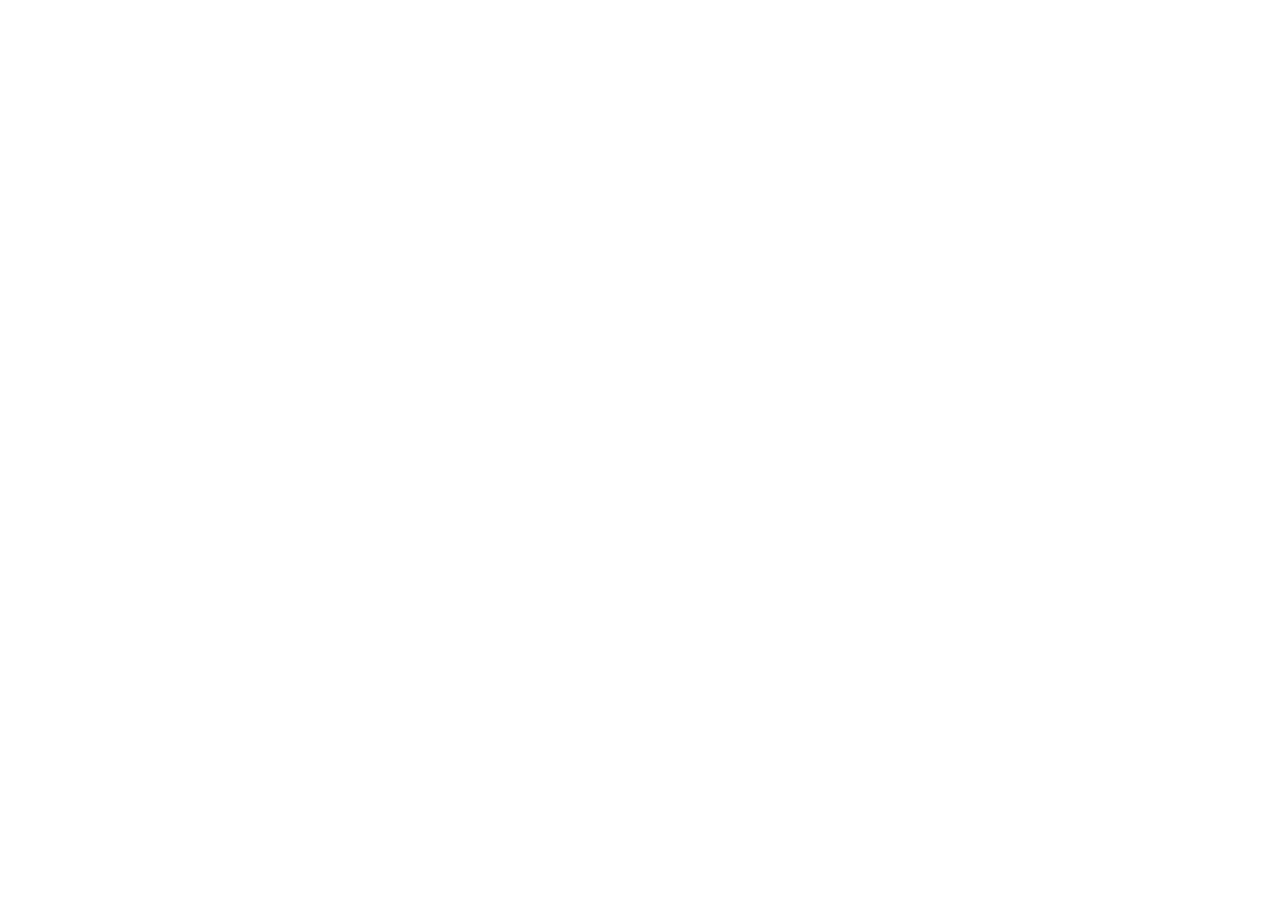
==== templates/contacto.html @ 3e75030d "Creacion del index y division por carpetas Co-authored-by: Carlos José Castro Galante <carlosjcastro" ====
<!DOCTYPE html>
<html lang="en">
<head>
    <meta charset="UTF-8">
    <meta name="viewport" content="width=device-width, initial-scale=1.0">
    <title>Mueblería Hermanos Jota - Contacto </title>
    <link
      href="https://fonts.googleapis.com/css2?family=Playfair+Display:wght@400;700&family=Inter:wght@300;400;500;700&display=swap"
      rel="stylesheet"
    />
    <link rel="stylesheet" href="./css/contacto.css" />
</head>
<body>
    
</body>
</html>
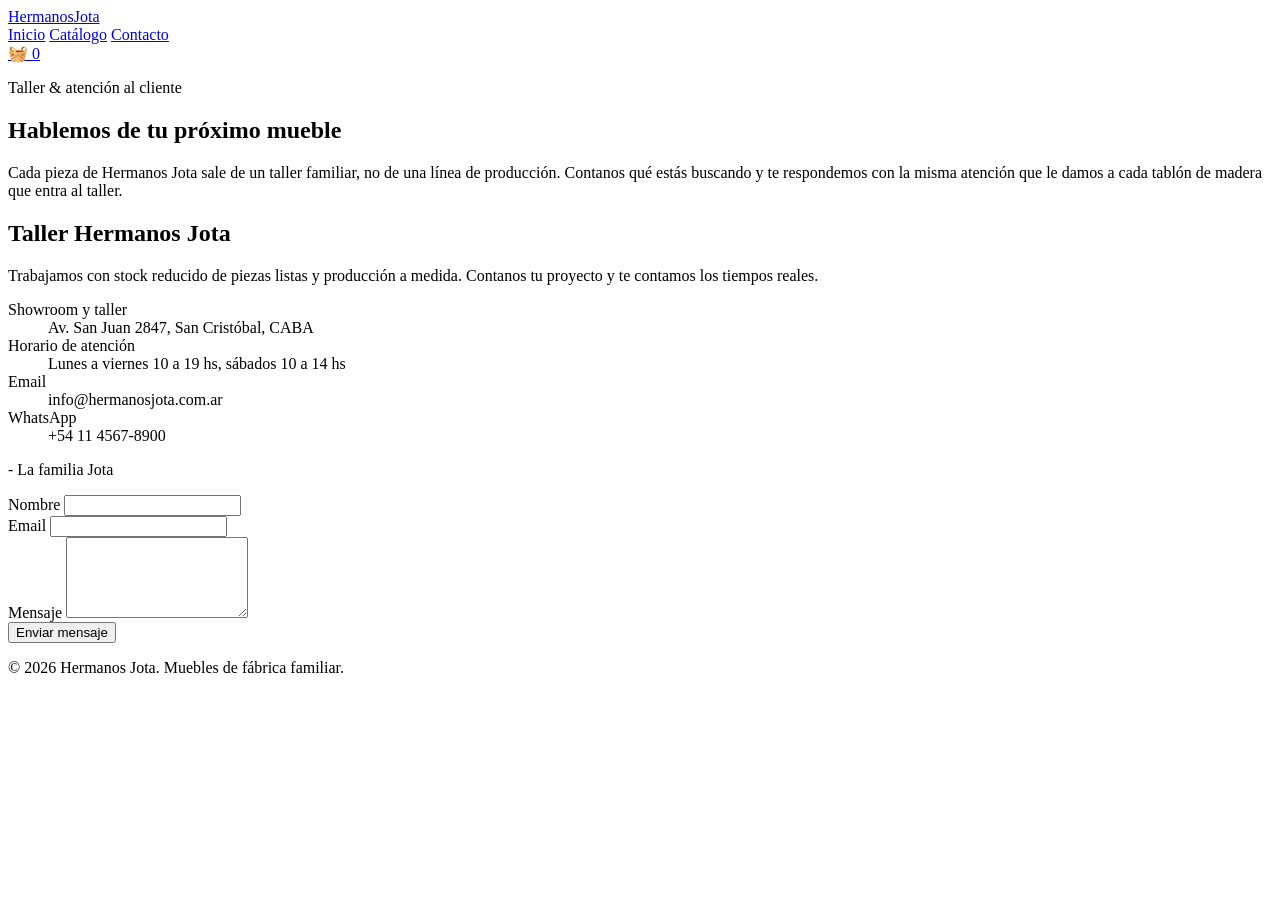
==== commit 6c6d0841: "feat: se  agrega estructura html de la pagina de contacto" ====
--- a/templates/contacto.html
+++ b/templates/contacto.html
@@ -1,16 +1,155 @@
-<!DOCTYPE html>
-<html lang="en">
-<head>
-    <meta charset="UTF-8">
-    <meta name="viewport" content="width=device-width, initial-scale=1.0">
-    <title>Mueblería Hermanos Jota - Contacto </title>
+<!doctype html>
+<html lang="es">
+  <head>
+    <meta charset="UTF-8" />
+    <meta name="viewport" content="width=device-width, initial-scale=1.0" />
+    <title>Mueblería Hermanos Jota | Contacto</title>
+    <link rel="preconnect" href="https://fonts.googleapis.com" />
+    <link rel="preconnect" href="https://fonts.gstatic.com" crossorigin />
     <link
       href="https://fonts.googleapis.com/css2?family=Playfair+Display:wght@400;700&family=Inter:wght@300;400;500;700&display=swap"
       rel="stylesheet"
     />
-    <link rel="stylesheet" href="./css/contacto.css" />
-</head>
-<body>
-    
-</body>
-</html>+    <link rel="stylesheet" href="/css/contacto.css" />
+  </head>
+  <body>
+    <header class="site-header">
+      <div class="contenedor site-header__inner">
+        <a class="logo" href="index.html">Hermanos<span>Jota</span></a>
+        <nav class="nav-principal" aria-label="Navegación principal">
+          <a href="index.html">Inicio</a>
+          <a href="productos.html">Catálogo</a>
+          <a href="contacto.html" aria-current="page">Contacto</a>
+        </nav>
+        <a
+          class="carrito-link"
+          href="#"
+          id="carrito-link"
+          aria-label="Ver carrito"
+        >
+          🧺 <span id="carrito-contador" class="carrito-contador">0</span>
+        </a>
+      </div>
+    </header>
+
+    <main>
+      <section class="contacto-hero">
+        <div class="contenedor">
+          <p class="eyebrow">Taller &amp; atención al cliente</p>
+          <h1>Hablemos de tu próximo mueble</h1>
+          <p class="contacto-hero__texto">
+            Cada pieza de Hermanos Jota sale de un taller familiar, no de una
+            línea de producción. Contanos qué estás buscando y te respondemos
+            con la misma atención que le damos a cada tablón de madera que entra
+            al taller.
+          </p>
+        </div>
+      </section>
+
+      <section class="contacto-main">
+        <div class="contenedor contacto-grid">
+          <aside class="panel-info" aria-label="Información de contacto">
+            <div class="panel-info__esquinas" aria-hidden="true">
+              <span class="esquina esquina--tl"></span>
+              <span class="esquina esquina--tr"></span>
+              <span class="esquina esquina--bl"></span>
+              <span class="esquina esquina--br"></span>
+            </div>
+
+            <h2>Taller Hermanos Jota</h2>
+            <p class="panel-info__desc">
+              Trabajamos con stock reducido de piezas listas y producción a
+              medida. Contanos tu proyecto y te contamos los tiempos reales.
+            </p>
+
+            <dl class="panel-info__datos">
+              <div>
+                <dt>Showroom y taller</dt>
+                <dd>Av. San Juan 2847, San Cristóbal, CABA</dd>
+              </div>
+              <div>
+                <dt>Horario de atención</dt>
+                <dd>Lunes a viernes 10 a 19 hs, sábados 10 a 14 hs</dd>
+              </div>
+              <div>
+                <dt>Email</dt>
+                <dd>info@hermanosjota.com.ar</dd>
+              </div>
+              <div>
+                <dt>WhatsApp</dt>
+                <dd>+54 11 4567-8900</dd>
+              </div>
+            </dl>
+
+            <p class="panel-info__firma">- La familia Jota</p>
+          </aside>
+
+          <div class="panel-form">
+            <form id="form-contacto" novalidate>
+              <div class="campo">
+                <label for="nombre">Nombre</label>
+                <input
+                  type="text"
+                  id="nombre"
+                  name="nombre"
+                  autocomplete="name"
+                  aria-describedby="error-nombre"
+                />
+                <span
+                  class="mensaje-error"
+                  id="error-nombre"
+                  role="alert"
+                ></span>
+              </div>
+
+              <div class="campo">
+                <label for="email">Email</label>
+                <input
+                  type="email"
+                  id="email"
+                  name="email"
+                  autocomplete="email"
+                  aria-describedby="error-email"
+                />
+                <span
+                  class="mensaje-error"
+                  id="error-email"
+                  role="alert"
+                ></span>
+              </div>
+
+              <div class="campo">
+                <label for="mensaje">Mensaje</label>
+                <textarea
+                  id="mensaje"
+                  name="mensaje"
+                  rows="5"
+                  aria-describedby="error-mensaje"
+                ></textarea>
+                <span
+                  class="mensaje-error"
+                  id="error-mensaje"
+                  role="alert"
+                ></span>
+              </div>
+
+              <button type="submit" class="boton-enviar">Enviar mensaje</button>
+
+              <p class="mensaje-exito" id="mensaje-exito" role="status" hidden>
+                Gracias, recibimos tu mensaje. Te respondemos a la brevedad.
+              </p>
+            </form>
+          </div>
+        </div>
+      </section>
+    </main>
+
+    <footer class="site-footer">
+      <div class="contenedor">
+        <p>© 2026 Hermanos Jota. Muebles de fábrica familiar.</p>
+      </div>
+    </footer>
+
+    <script src="contacto.js"></script>
+  </body>
+</html>
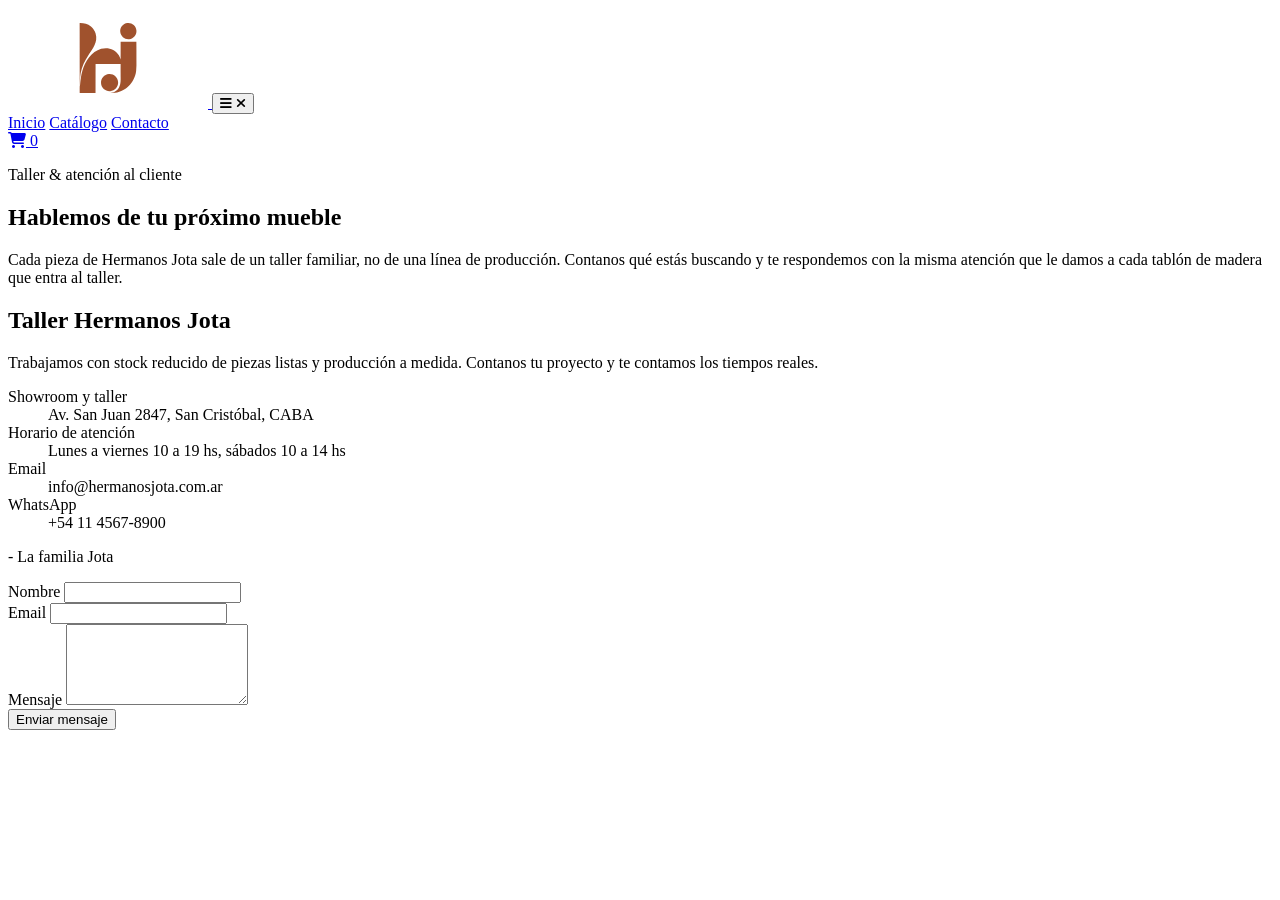
==== commit b99435a3: "feat: mejora el header con menu responsive, iconos de Font Awesome y datos de contacto" ====
--- a/templates/contacto.html
+++ b/templates/contacto.html
@@ -7,27 +7,61 @@
     <link rel="preconnect" href="https://fonts.googleapis.com" />
     <link rel="preconnect" href="https://fonts.gstatic.com" crossorigin />
     <link
-      href="https://fonts.googleapis.com/css2?family=Playfair+Display:wght@400;700&family=Inter:wght@300;400;500;700&display=swap"
+      href="https://fonts.googleapis.com/css2?family=Playfair+Display:ital,wght@0,400;0,700;1,400&family=Inter:wght@300;400;500;700&display=swap"
       rel="stylesheet"
+    />
+    <link
+      rel="stylesheet"
+      href="https://cdnjs.cloudflare.com/ajax/libs/font-awesome/6.5.2/css/all.min.css"
     />
     <link rel="stylesheet" href="/css/contacto.css" />
   </head>
   <body>
     <header class="site-header">
       <div class="contenedor site-header__inner">
-        <a class="logo" href="index.html">Hermanos<span>Jota</span></a>
-        <nav class="nav-principal" aria-label="Navegación principal">
+        <a class="logo" href="index.html">
+          <img
+            src="/assets/logo.svg"
+            alt="Hermanos Jota"
+            class="logo__imagen"
+            width="200"
+            height="100"
+          />
+        </a>
+
+        <button
+          class="nav-toggle"
+          id="nav-toggle"
+          type="button"
+          aria-expanded="false"
+          aria-controls="nav-principal"
+          aria-label="Abrir menú de navegación"
+        >
+          <i class="icono icono-menu fa-solid fa-bars" aria-hidden="true"></i>
+          <i
+            class="icono icono-cerrar fa-solid fa-xmark"
+            aria-hidden="true"
+          ></i>
+        </button>
+
+        <nav
+          class="nav-principal"
+          id="nav-principal"
+          aria-label="Navegación principal"
+        >
           <a href="index.html">Inicio</a>
           <a href="productos.html">Catálogo</a>
           <a href="contacto.html" aria-current="page">Contacto</a>
         </nav>
+
         <a
           class="carrito-link"
           href="#"
           id="carrito-link"
           aria-label="Ver carrito"
         >
-          🧺 <span id="carrito-contador" class="carrito-contador">0</span>
+          <i class="icono fa-solid fa-cart-shopping" aria-hidden="true"></i>
+          <span id="carrito-contador" class="carrito-contador">0</span>
         </a>
       </div>
     </header>
@@ -144,12 +178,6 @@
       </section>
     </main>
 
-    <footer class="site-footer">
-      <div class="contenedor">
-        <p>© 2026 Hermanos Jota. Muebles de fábrica familiar.</p>
-      </div>
-    </footer>
-
-    <script src="contacto.js"></script>
+    <script src="/js/contacto.js"></script>
   </body>
 </html>
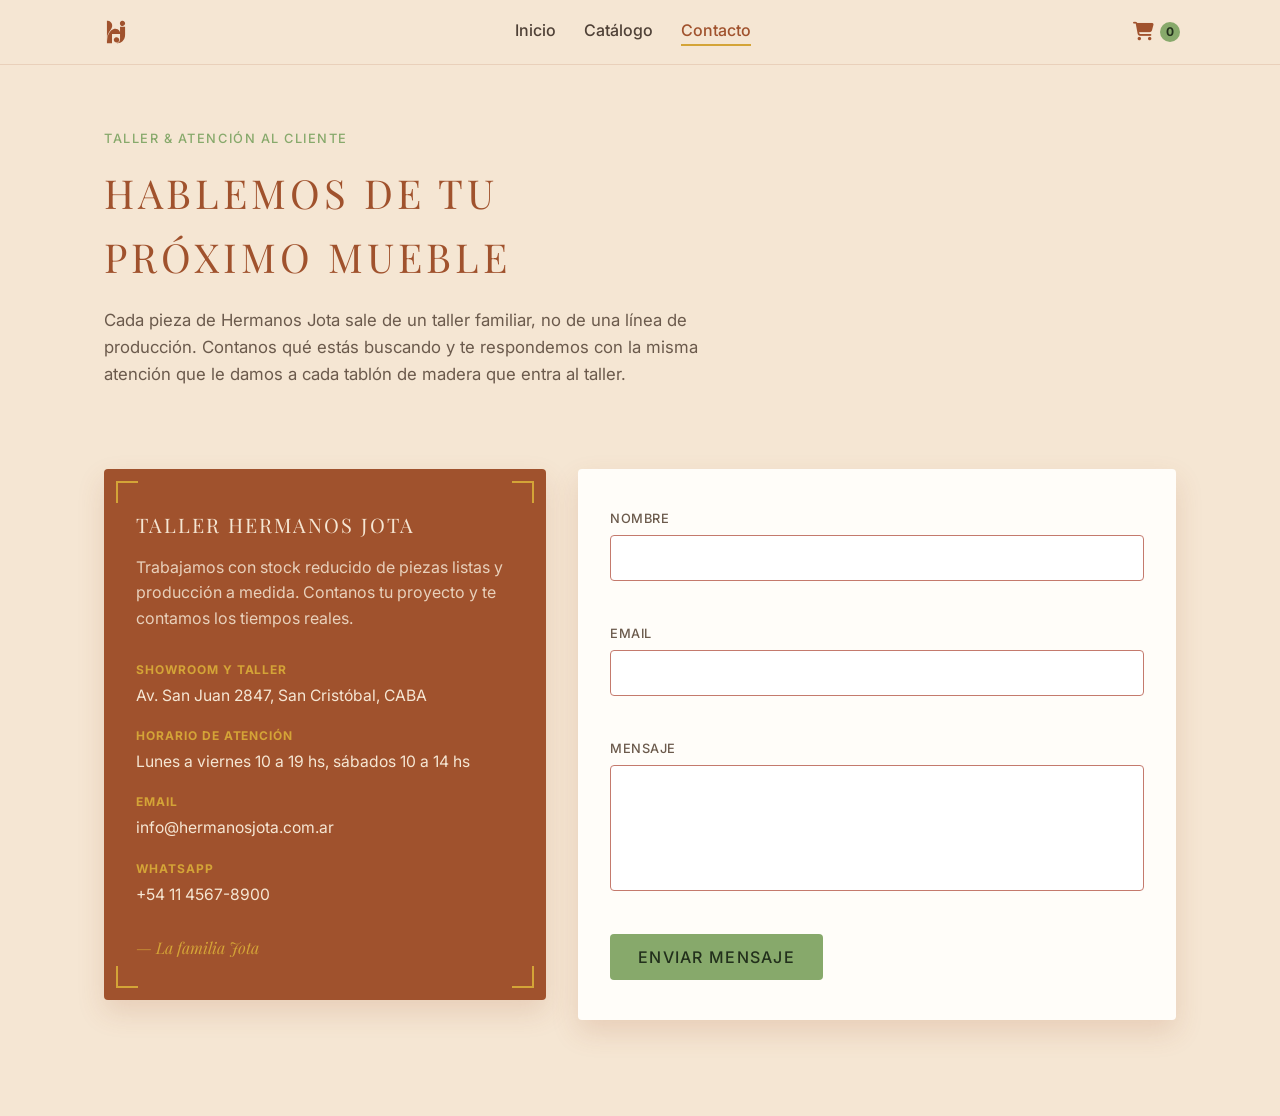
==== commit af0d0b30: "feat:se reemplaza mensaje de exito inline por modal en contacto.html" ====
--- a/templates/contacto.html
+++ b/templates/contacto.html
@@ -115,7 +115,7 @@
               </div>
             </dl>
 
-            <p class="panel-info__firma">- La familia Jota</p>
+            <p class="panel-info__firma">— La familia Jota</p>
           </aside>
 
           <div class="panel-form">
@@ -168,16 +168,23 @@
               </div>
 
               <button type="submit" class="boton-enviar">Enviar mensaje</button>
-
-              <p class="mensaje-exito" id="mensaje-exito" role="status" hidden>
-                Gracias, recibimos tu mensaje. Te respondemos a la brevedad.
-              </p>
             </form>
           </div>
         </div>
       </section>
     </main>
 
+    <div class="modal-overlay" id="modal-exito" hidden>
+      <div class="modal" role="status">
+        <p class="modal__texto">
+          Gracias, recibimos tu mensaje. Te respondemos a la brevedad.
+        </p>
+        <button type="button" class="modal__cerrar" id="modal-cerrar">
+          Cerrar
+        </button>
+      </div>
+    </div>
+
     <script src="/js/contacto.js"></script>
   </body>
 </html>
--- a/css/contacto.css
+++ b/css/contacto.css
@@ -0,0 +1,413 @@
+:root {
+  --siena-tostado: #a0522d;
+  --verde-salvia: #87a96b;
+  --alabastro: #f5e6d3;
+  --vara-de-oro: #d4a437;
+  --rosa-polvoriento: #c47a6d;
+
+  --texto: #33251c;
+  --texto-suave: #6b5a4c;
+  --superficie: #fffdf9;
+  --error: #a13d2b;
+
+  --radio: 4px;
+  --sombra: 0 12px 28px rgba(160, 82, 45, 0.16);
+}
+
+* {
+  box-sizing: border-box;
+}
+
+html {
+  scroll-behavior: smooth;
+}
+
+body {
+  margin: 0;
+  background: var(--alabastro);
+  color: var(--texto);
+  font-family: "Inter", system-ui, sans-serif;
+  line-height: 1.6;
+}
+
+h1,
+h2 {
+  font-family: "Playfair Display", Georgia, serif;
+  font-weight: 400;
+  text-transform: uppercase;
+  letter-spacing: 0.1em;
+  color: var(--siena-tostado);
+  margin: 0;
+}
+
+.contenedor {
+  max-width: 1120px;
+  margin: 0 auto;
+  padding: 0 24px;
+}
+
+a {
+  color: inherit;
+  text-decoration: none;
+}
+
+.site-header {
+  background: var(--alabastro);
+  color: var(--texto);
+  border-bottom: 1px solid rgba(160, 82, 45, 0.15);
+}
+
+.site-header__inner {
+  display: flex;
+  flex-wrap: wrap;
+  align-items: center;
+  justify-content: space-between;
+  gap: 12px 24px;
+  padding: 16px 20px;
+  position: relative;
+}
+
+.logo {
+  display: inline-flex;
+  align-items: center;
+}
+
+.logo__imagen {
+  display: block;
+  height: 32px;
+  width: auto;
+}
+
+.nav-toggle {
+  display: inline-flex;
+  align-items: center;
+  justify-content: center;
+  width: 32px;
+  height: 32px;
+  padding: 0;
+  background: transparent;
+  border: none;
+  cursor: pointer;
+  order: 3;
+  color: var(--siena-tostado);
+}
+
+.icono {
+  font-size: 1.1rem;
+  line-height: 1;
+}
+
+.icono-cerrar {
+  display: none;
+}
+
+.nav-toggle[aria-expanded="true"] .icono-menu {
+  display: none;
+}
+
+.nav-toggle[aria-expanded="true"] .icono-cerrar {
+  display: inline-block;
+}
+
+.nav-principal {
+  display: none;
+  flex-basis: 100%;
+  flex-direction: column;
+  gap: 14px;
+  order: 4;
+  padding-top: 12px;
+  border-top: 1px solid rgba(160, 82, 45, 0.15);
+  font-size: 1rem;
+  font-weight: 500;
+}
+
+.nav-principal.nav-principal--abierta {
+  display: flex;
+}
+
+.nav-principal a {
+  color: var(--texto);
+  opacity: 0.85;
+  transition: opacity 0.15s ease;
+}
+
+.nav-principal a:hover,
+.nav-principal a[aria-current="page"] {
+  opacity: 1;
+  color: var(--siena-tostado);
+  border-bottom: 2px solid var(--vara-de-oro);
+}
+
+.carrito-link {
+  display: inline-flex;
+  align-items: center;
+  gap: 6px;
+  font-weight: 500;
+  font-size: 0.9rem;
+  order: 2;
+  color: var(--siena-tostado);
+}
+
+.carrito-link .icono {
+  font-size: 1.15rem;
+}
+
+.carrito-contador {
+  background: var(--verde-salvia);
+  color: #22301c;
+  border-radius: 999px;
+  min-width: 20px;
+  height: 20px;
+  display: inline-flex;
+  align-items: center;
+  justify-content: center;
+  font-size: 0.75rem;
+  font-weight: 700;
+  padding: 0 5px;
+}
+
+@media (min-width: 700px) {
+  .site-header__inner {
+    flex-wrap: nowrap;
+  }
+
+  .nav-toggle {
+    display: none;
+  }
+
+  .nav-principal {
+    display: flex !important;
+    flex-basis: auto;
+    flex-direction: row;
+    gap: 28px;
+    order: 2;
+    padding-top: 0;
+    border-top: none;
+  }
+
+  .carrito-link {
+    order: 3;
+  }
+}
+
+.contacto-hero {
+  padding: 64px 0 40px;
+}
+
+.eyebrow {
+  font-size: 0.8rem;
+  font-weight: 500;
+  letter-spacing: 0.12em;
+  text-transform: uppercase;
+  color: var(--verde-salvia);
+  margin: 0 0 12px;
+}
+
+.contacto-hero h1 {
+  font-size: clamp(1.8rem, 4vw, 2.5rem);
+  max-width: 20ch;
+}
+
+.contacto-hero__texto {
+  margin-top: 18px;
+  max-width: 56ch;
+  color: var(--texto-suave);
+  font-size: 1.05rem;
+}
+
+.contacto-main {
+  padding: 24px 0 96px;
+}
+
+.contacto-grid {
+  display: grid;
+  grid-template-columns: 1fr;
+  gap: 32px;
+}
+
+@media (min-width: 800px) {
+  .contacto-grid {
+    grid-template-columns: 0.85fr 1.15fr;
+    align-items: start;
+  }
+}
+
+.panel-info {
+  position: relative;
+  background: var(--siena-tostado);
+  color: var(--alabastro);
+  padding: 40px 32px;
+  border-radius: var(--radio);
+  box-shadow: var(--sombra);
+}
+
+.panel-info h2 {
+  color: var(--alabastro);
+  font-size: 1.25rem;
+}
+
+.panel-info__desc {
+  color: rgba(245, 230, 211, 0.85);
+  margin: 14px 0 28px;
+  max-width: 42ch;
+}
+
+.panel-info__datos {
+  display: grid;
+  gap: 18px;
+  margin: 0 0 28px;
+}
+
+.panel-info__datos dt {
+  font-size: 0.75rem;
+  font-weight: 700;
+  letter-spacing: 0.08em;
+  text-transform: uppercase;
+  color: var(--vara-de-oro);
+  margin-bottom: 4px;
+}
+
+.panel-info__datos dd {
+  margin: 0;
+  font-size: 0.98rem;
+}
+
+.panel-info__firma {
+  font-family: "Playfair Display", serif;
+  font-style: italic;
+  font-weight: 400;
+  color: var(--vara-de-oro);
+  margin: 0;
+}
+
+.esquina {
+  position: absolute;
+  width: 22px;
+  height: 22px;
+  border: 2px solid var(--vara-de-oro);
+}
+
+.esquina--tl {
+  top: 12px;
+  left: 12px;
+  border-right: none;
+  border-bottom: none;
+}
+.esquina--tr {
+  top: 12px;
+  right: 12px;
+  border-left: none;
+  border-bottom: none;
+}
+.esquina--bl {
+  bottom: 12px;
+  left: 12px;
+  border-right: none;
+  border-top: none;
+}
+.esquina--br {
+  bottom: 12px;
+  right: 12px;
+  border-left: none;
+  border-top: none;
+}
+
+.panel-form {
+  background: var(--superficie);
+  border-radius: var(--radio);
+  padding: 40px 32px;
+  box-shadow: var(--sombra);
+}
+
+.campo {
+  display: flex;
+  flex-direction: column;
+  gap: 6px;
+  margin-bottom: 22px;
+}
+
+.campo label {
+  font-size: 0.8rem;
+  font-weight: 500;
+  letter-spacing: 0.04em;
+  text-transform: uppercase;
+  color: var(--texto-suave);
+}
+
+.campo input,
+.campo textarea {
+  font-family: "Inter", sans-serif;
+  font-size: 1rem;
+  padding: 12px 14px;
+  border: 1.5px solid var(--rosa-polvoriento);
+  border-radius: var(--radio);
+  background: #fff;
+  color: var(--texto);
+  resize: none;
+}
+
+.campo input:focus,
+.campo textarea:focus {
+  outline: 3px solid var(--verde-salvia);
+  outline-offset: 1px;
+  border-color: var(--verde-salvia);
+}
+
+.campo.con-error input,
+.campo.con-error textarea {
+  border-color: var(--error);
+}
+
+.mensaje-error {
+  min-height: 1.1em;
+  font-size: 0.82rem;
+  color: var(--error);
+}
+
+.boton-enviar {
+  font-family: "Inter", sans-serif;
+  font-weight: 500;
+  font-size: 1rem;
+  letter-spacing: 0.08em;
+  text-transform: uppercase;
+  padding: 13px 28px;
+  background: var(--verde-salvia);
+  color: #22301c;
+  border: none;
+  border-radius: var(--radio);
+  cursor: pointer;
+  transition:
+    background 0.15s ease,
+    transform 0.1s ease;
+}
+
+.boton-enviar:hover {
+  background: #74905a;
+}
+
+.boton-enviar:active {
+  transform: translateY(1px);
+}
+
+.mensaje-exito {
+  margin-top: 16px;
+  padding: 12px 14px;
+  background: rgba(135, 169, 107, 0.15);
+  border: 1px solid var(--verde-salvia);
+  border-radius: var(--radio);
+  color: #3f5230;
+  font-size: 0.95rem;
+}
+
+.site-footer {
+  background: var(--siena-tostado);
+  color: rgba(245, 230, 211, 0.8);
+  padding: 24px 0;
+  font-size: 0.85rem;
+}
+
+@media (prefers-reduced-motion: reduce) {
+  * {
+    transition: none !important;
+  }
+}
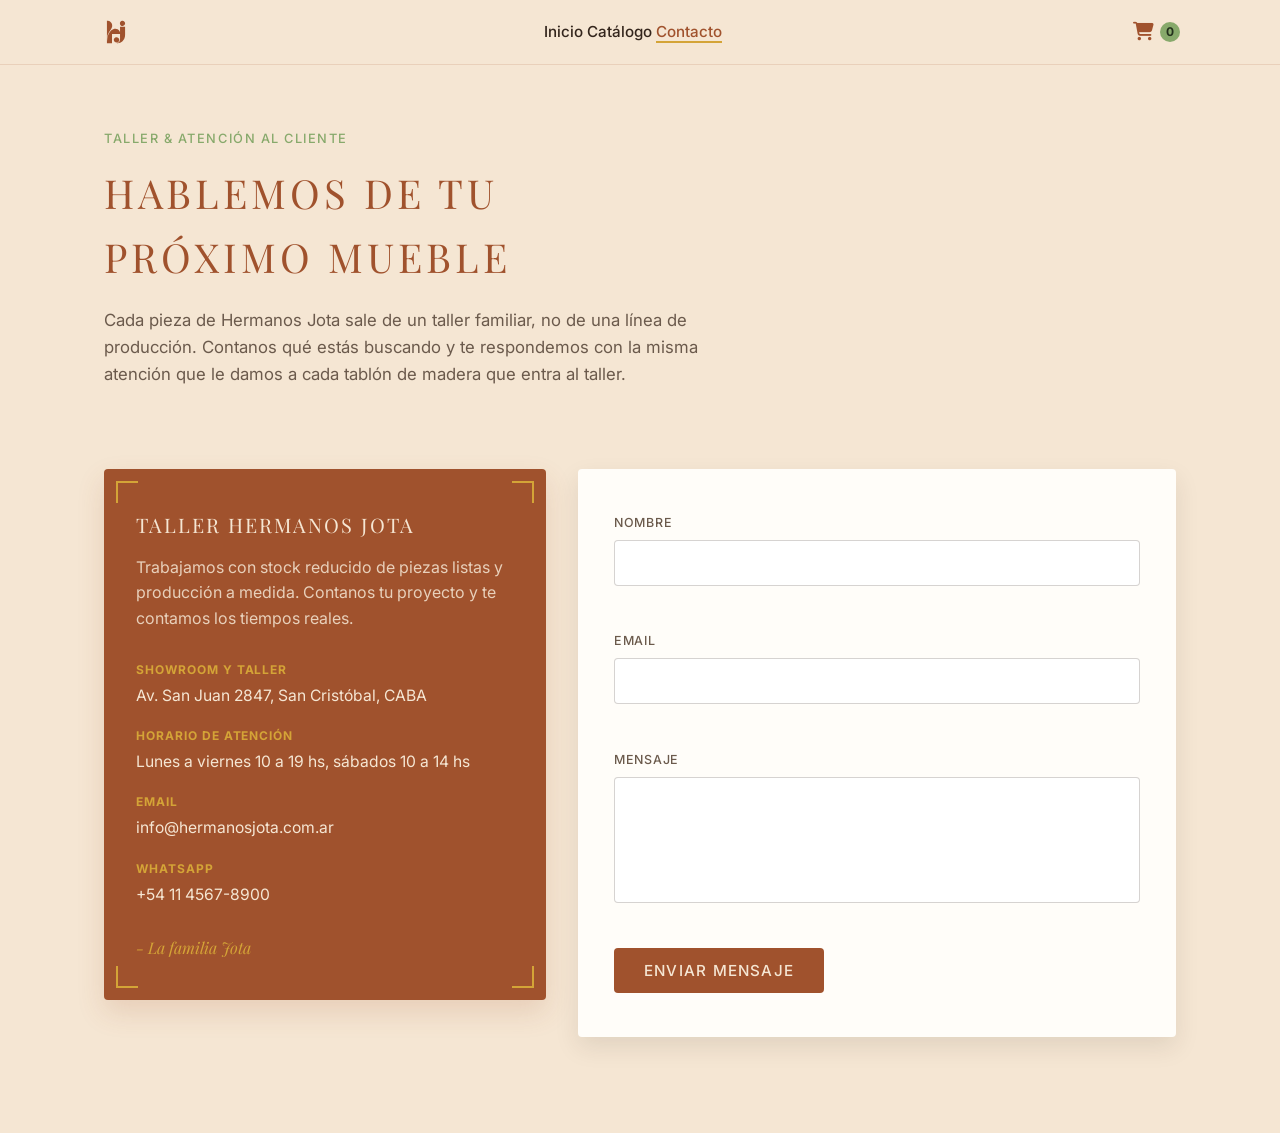
==== commit 6854823e: "edit: cambio de textos en el panel de información" ====
--- a/templates/contacto.html
+++ b/templates/contacto.html
@@ -115,7 +115,7 @@
               </div>
             </dl>
 
-            <p class="panel-info__firma">— La familia Jota</p>
+            <p class="panel-info__firma">- La familia Jota</p>
           </aside>
 
           <div class="panel-form">
--- a/css/contacto.css
+++ b/css/contacto.css
@@ -110,32 +110,59 @@
 }
 
 .nav-principal {
-  display: none;
   flex-basis: 100%;
+  order: 4;
   flex-direction: column;
-  gap: 14px;
-  order: 4;
-  padding-top: 12px;
-  border-top: 1px solid rgba(160, 82, 45, 0.15);
-  font-size: 1rem;
+  gap: 0;
+  margin: 12px -20px 0;
+  background: var(--siena-tostado);
+  border-top: 4px solid var(--vara-de-oro);
+  max-height: 0;
+  overflow: hidden;
+  transition: max-height 0.35s ease;
+}
+
+.nav-principal.nav-principal--abierta {
+  max-height: 260px;
+}
+
+.nav-principal a {
+  color: var(--alabastro);
+  font-size: 1.1rem;
   font-weight: 500;
-}
-
-.nav-principal.nav-principal--abierta {
-  display: flex;
-}
-
-.nav-principal a {
-  color: var(--texto);
-  opacity: 0.85;
-  transition: opacity 0.15s ease;
+  text-transform: uppercase;
+  letter-spacing: 0.06em;
+  padding: 16px 24px;
+  border-bottom: 1px solid rgba(245, 230, 211, 0.14);
+  opacity: 0;
+  transform: translateX(-12px);
+  transition:
+    opacity 0.25s ease,
+    transform 0.25s ease,
+    color 0.15s ease;
+}
+
+.nav-principal.nav-principal--abierta a {
+  opacity: 1;
+  transform: translateX(0);
+}
+
+.nav-principal.nav-principal--abierta a:nth-child(1) {
+  transition-delay: 0.05s;
+}
+
+.nav-principal.nav-principal--abierta a:nth-child(2) {
+  transition-delay: 0.12s;
+}
+
+.nav-principal.nav-principal--abierta a:nth-child(3) {
+  transition-delay: 0.19s;
 }
 
 .nav-principal a:hover,
 .nav-principal a[aria-current="page"] {
-  opacity: 1;
-  color: var(--siena-tostado);
-  border-bottom: 2px solid var(--vara-de-oro);
+  color: var(--vara-de-oro);
+  background: rgba(245, 230, 211, 0.08);
 }
 
 .carrito-link {
@@ -176,13 +203,33 @@
   }
 
   .nav-principal {
-    display: flex !important;
     flex-basis: auto;
     flex-direction: row;
     gap: 28px;
     order: 2;
-    padding-top: 0;
+    margin: 0;
+    background: transparent;
     border-top: none;
+    max-height: none;
+    overflow: visible;
+  }
+
+  .nav-principal a {
+    color: var(--texto);
+    font-size: 0.95rem;
+    text-transform: none;
+    letter-spacing: 0;
+    padding: 0;
+    border-bottom: 2px solid transparent;
+    opacity: 1;
+    transform: none;
+  }
+
+  .nav-principal a:hover,
+  .nav-principal a[aria-current="page"] {
+    background: transparent;
+    color: var(--siena-tostado);
+    border-bottom: 2px solid var(--vara-de-oro);
   }
 
   .carrito-link {
@@ -299,12 +346,14 @@
   border-left: none;
   border-bottom: none;
 }
+
 .esquina--bl {
   bottom: 12px;
   left: 12px;
   border-right: none;
   border-top: none;
 }
+
 .esquina--br {
   bottom: 12px;
   right: 12px;
@@ -315,21 +364,21 @@
 .panel-form {
   background: var(--superficie);
   border-radius: var(--radio);
-  padding: 40px 32px;
-  box-shadow: var(--sombra);
+  padding: 44px 36px;
+  box-shadow: 0 10px 24px rgba(51, 37, 28, 0.1);
 }
 
 .campo {
   display: flex;
   flex-direction: column;
-  gap: 6px;
-  margin-bottom: 22px;
+  gap: 7px;
+  margin-bottom: 24px;
 }
 
 .campo label {
-  font-size: 0.8rem;
+  font-size: 0.78rem;
   font-weight: 500;
-  letter-spacing: 0.04em;
+  letter-spacing: 0.06em;
   text-transform: uppercase;
   color: var(--texto-suave);
 }
@@ -339,18 +388,19 @@
   font-family: "Inter", sans-serif;
   font-size: 1rem;
   padding: 12px 14px;
-  border: 1.5px solid var(--rosa-polvoriento);
+  border: 1.5px solid rgba(51, 37, 28, 0.2);
   border-radius: var(--radio);
   background: #fff;
   color: var(--texto);
   resize: none;
+  transition: border-color 0.15s ease;
 }
 
 .campo input:focus,
 .campo textarea:focus {
-  outline: 3px solid var(--verde-salvia);
-  outline-offset: 1px;
-  border-color: var(--verde-salvia);
+  outline: none;
+  border-color: var(--siena-tostado);
+  box-shadow: 0 0 0 3px rgba(160, 82, 45, 0.14);
 }
 
 .campo.con-error input,
@@ -367,36 +417,82 @@
 .boton-enviar {
   font-family: "Inter", sans-serif;
   font-weight: 500;
-  font-size: 1rem;
+  font-size: 0.95rem;
   letter-spacing: 0.08em;
   text-transform: uppercase;
-  padding: 13px 28px;
-  background: var(--verde-salvia);
-  color: #22301c;
+  padding: 13px 30px;
+  background: var(--siena-tostado);
+  color: var(--alabastro);
   border: none;
   border-radius: var(--radio);
   cursor: pointer;
+  transition: background 0.15s ease;
+}
+
+.boton-enviar:hover {
+  background: #8a462a;
+}
+
+.modal-overlay {
+  position: fixed;
+  inset: 0;
+  display: flex;
+  align-items: center;
+  justify-content: center;
+  padding: 20px;
+  background: rgba(51, 37, 28, 0.55);
+  opacity: 0;
+  visibility: hidden;
   transition:
-    background 0.15s ease,
-    transform 0.1s ease;
-}
-
-.boton-enviar:hover {
-  background: #74905a;
-}
-
-.boton-enviar:active {
-  transform: translateY(1px);
-}
-
-.mensaje-exito {
-  margin-top: 16px;
-  padding: 12px 14px;
-  background: rgba(135, 169, 107, 0.15);
-  border: 1px solid var(--verde-salvia);
+    opacity 0.2s ease,
+    visibility 0.2s;
+  z-index: 50;
+}
+
+.modal-overlay.modal-overlay--abierto {
+  opacity: 1;
+  visibility: visible;
+}
+
+.modal {
+  width: 100%;
+  max-width: 380px;
+  background: var(--superficie);
   border-radius: var(--radio);
-  color: #3f5230;
-  font-size: 0.95rem;
+  padding: 32px 28px;
+  text-align: center;
+  box-shadow: 0 24px 48px rgba(51, 37, 28, 0.35);
+  transform: translateY(12px);
+  transition: transform 0.2s ease;
+}
+
+.modal-overlay--abierto .modal {
+  transform: translateY(0);
+}
+
+.modal__texto {
+  margin: 0 0 22px;
+  color: var(--texto);
+  font-size: 1rem;
+}
+
+.modal__cerrar {
+  font-family: "Inter", sans-serif;
+  font-weight: 500;
+  font-size: 0.85rem;
+  letter-spacing: 0.06em;
+  text-transform: uppercase;
+  padding: 10px 26px;
+  background: var(--siena-tostado);
+  color: var(--alabastro);
+  border: none;
+  border-radius: var(--radio);
+  cursor: pointer;
+  transition: background 0.15s ease;
+}
+
+.modal__cerrar:hover {
+  background: #8a462a;
 }
 
 .site-footer {
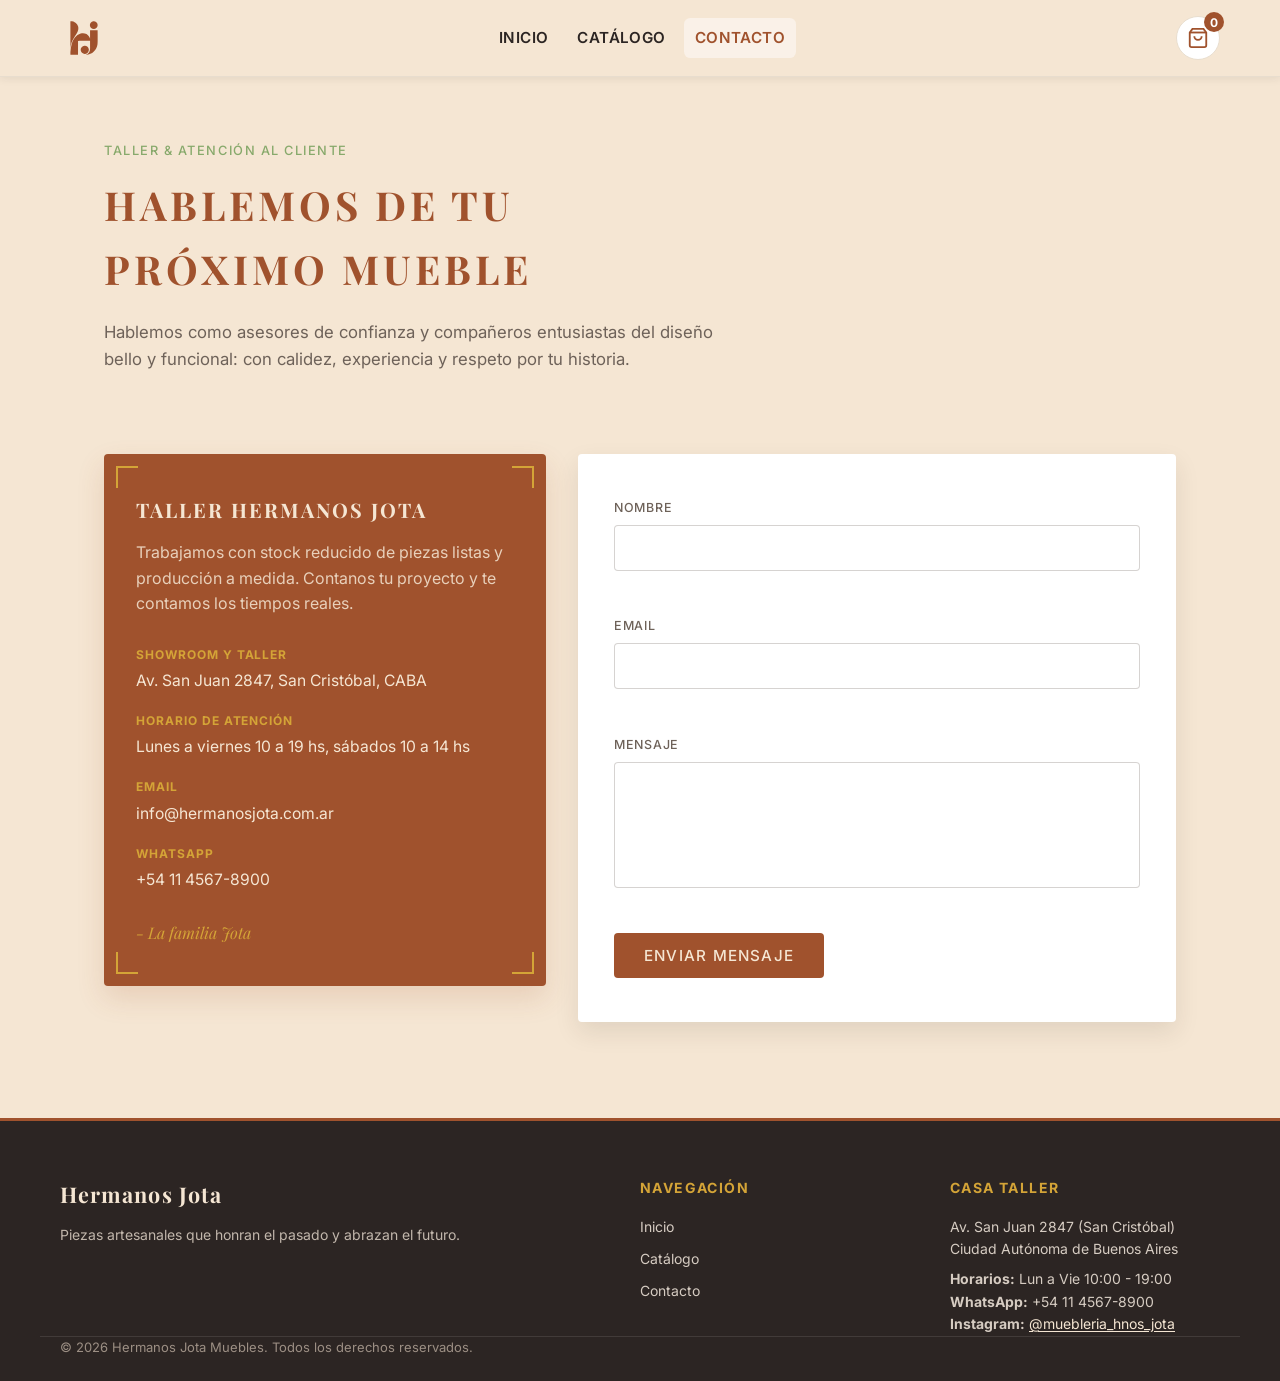
==== commit b4480bc1: "Finalizacion e  integracion completa: inicio, catalogo y detalle" ====
--- a/templates/contacto.html
+++ b/templates/contacto.html
@@ -6,185 +6,40 @@
     <title>Mueblería Hermanos Jota | Contacto</title>
     <link rel="preconnect" href="https://fonts.googleapis.com" />
     <link rel="preconnect" href="https://fonts.gstatic.com" crossorigin />
-    <link
-      href="https://fonts.googleapis.com/css2?family=Playfair+Display:ital,wght@0,400;0,700;1,400&family=Inter:wght@300;400;500;700&display=swap"
-      rel="stylesheet"
-    />
-    <link
-      rel="stylesheet"
-      href="https://cdnjs.cloudflare.com/ajax/libs/font-awesome/6.5.2/css/all.min.css"
-    />
-    <link rel="stylesheet" href="/css/contacto.css" />
+    <link href="https://fonts.googleapis.com/css2?family=Playfair+Display:ital,wght@0,400;0,700;1,400&family=Inter:wght@300;400;500;700&display=swap" rel="stylesheet" />
+    <link rel="stylesheet" href="https://cdnjs.cloudflare.com/ajax/libs/font-awesome/6.5.2/css/all.min.css" />
+    <link rel="stylesheet" href="../css/contacto.css" />
+    <link rel="stylesheet" href="../css/brand-theme.css" />
+    <link rel="stylesheet" href="../css/typography.css" />
+    <link rel="stylesheet" href="../css/navbar.css" />
+    <link rel="stylesheet" href="../css/footer.css" />
   </head>
   <body>
-    <header class="site-header">
-      <div class="contenedor site-header__inner">
-        <a class="logo" href="index.html">
-          <img
-            src="/assets/logo.svg"
-            alt="Hermanos Jota"
-            class="logo__imagen"
-            width="200"
-            height="100"
-          />
-        </a>
-
-        <button
-          class="nav-toggle"
-          id="nav-toggle"
-          type="button"
-          aria-expanded="false"
-          aria-controls="nav-principal"
-          aria-label="Abrir menú de navegación"
-        >
-          <i class="icono icono-menu fa-solid fa-bars" aria-hidden="true"></i>
-          <i
-            class="icono icono-cerrar fa-solid fa-xmark"
-            aria-hidden="true"
-          ></i>
-        </button>
-
-        <nav
-          class="nav-principal"
-          id="nav-principal"
-          aria-label="Navegación principal"
-        >
-          <a href="index.html">Inicio</a>
-          <a href="productos.html">Catálogo</a>
-          <a href="contacto.html" aria-current="page">Contacto</a>
-        </nav>
-
-        <a
-          class="carrito-link"
-          href="#"
-          id="carrito-link"
-          aria-label="Ver carrito"
-        >
-          <i class="icono fa-solid fa-cart-shopping" aria-hidden="true"></i>
-          <span id="carrito-contador" class="carrito-contador">0</span>
-        </a>
+    <header class="site-header" role="banner">
+      <div class="container header-inner">
+        <a href="../index.html" class="brand-logo" aria-label="Ir a la página de inicio de Hermanos Jota"><img src="../assets/logo.svg" alt="Hermanos Jota - Muebles y Diseño" class="brand-logo-img"></a>
+        <button type="button" class="nav-toggle" data-nav-toggle aria-label="Abrir menú de navegación" aria-controls="main-navigation" aria-expanded="false"><svg class="nav-toggle-icon" viewBox="0 0 24 24" fill="none" stroke="currentColor" stroke-width="2" stroke-linecap="round"><path d="M4 7h16M4 12h16M4 17h16"/></svg></button>
+        <nav class="main-nav" id="main-navigation" data-main-nav aria-label="Navegación principal"><ul class="nav-list"><li><a href="../index.html" class="nav-link" data-nav-link="inicio">Inicio</a></li><li><a href="productos.html" class="nav-link" data-nav-link="catalogo">Catálogo</a></li><li><a href="contacto.html" class="nav-link" data-nav-link="contacto">Contacto</a></li></ul></nav>
+        <div class="header-actions"><button type="button" class="cart-button" aria-label="Cantidad de productos en el carrito"><svg class="cart-icon" viewBox="0 0 24 24" fill="none" stroke="currentColor" stroke-width="2"><path d="M6 2L3 6v14a2 2 0 0 0 2 2h14a2 2 0 0 0 2-2V6l-3-4z"/><line x1="3" y1="6" x2="21" y2="6"/><path d="M16 10a4 4 0 0 1-8 0"/></svg><span class="cart-badge" data-cart-count aria-live="polite">0</span></button></div>
       </div>
     </header>
 
     <main>
       <section class="contacto-hero">
-        <div class="contenedor">
-          <p class="eyebrow">Taller &amp; atención al cliente</p>
-          <h1>Hablemos de tu próximo mueble</h1>
-          <p class="contacto-hero__texto">
-            Cada pieza de Hermanos Jota sale de un taller familiar, no de una
-            línea de producción. Contanos qué estás buscando y te respondemos
-            con la misma atención que le damos a cada tablón de madera que entra
-            al taller.
-          </p>
-        </div>
+        <div class="contenedor"><p class="eyebrow">Taller &amp; atención al cliente</p><h1>Hablemos de tu próximo mueble</h1><p class="contacto-hero__texto">Cada pieza de Hermanos Jota sale de un taller familiar, no de una línea de producción. Contanos qué estás buscando y te respondemos con la misma atención que le damos a cada tablón de madera que entra al taller.</p></div>
       </section>
-
       <section class="contacto-main">
         <div class="contenedor contacto-grid">
-          <aside class="panel-info" aria-label="Información de contacto">
-            <div class="panel-info__esquinas" aria-hidden="true">
-              <span class="esquina esquina--tl"></span>
-              <span class="esquina esquina--tr"></span>
-              <span class="esquina esquina--bl"></span>
-              <span class="esquina esquina--br"></span>
-            </div>
-
-            <h2>Taller Hermanos Jota</h2>
-            <p class="panel-info__desc">
-              Trabajamos con stock reducido de piezas listas y producción a
-              medida. Contanos tu proyecto y te contamos los tiempos reales.
-            </p>
-
-            <dl class="panel-info__datos">
-              <div>
-                <dt>Showroom y taller</dt>
-                <dd>Av. San Juan 2847, San Cristóbal, CABA</dd>
-              </div>
-              <div>
-                <dt>Horario de atención</dt>
-                <dd>Lunes a viernes 10 a 19 hs, sábados 10 a 14 hs</dd>
-              </div>
-              <div>
-                <dt>Email</dt>
-                <dd>info@hermanosjota.com.ar</dd>
-              </div>
-              <div>
-                <dt>WhatsApp</dt>
-                <dd>+54 11 4567-8900</dd>
-              </div>
-            </dl>
-
-            <p class="panel-info__firma">- La familia Jota</p>
-          </aside>
-
-          <div class="panel-form">
-            <form id="form-contacto" novalidate>
-              <div class="campo">
-                <label for="nombre">Nombre</label>
-                <input
-                  type="text"
-                  id="nombre"
-                  name="nombre"
-                  autocomplete="name"
-                  aria-describedby="error-nombre"
-                />
-                <span
-                  class="mensaje-error"
-                  id="error-nombre"
-                  role="alert"
-                ></span>
-              </div>
-
-              <div class="campo">
-                <label for="email">Email</label>
-                <input
-                  type="email"
-                  id="email"
-                  name="email"
-                  autocomplete="email"
-                  aria-describedby="error-email"
-                />
-                <span
-                  class="mensaje-error"
-                  id="error-email"
-                  role="alert"
-                ></span>
-              </div>
-
-              <div class="campo">
-                <label for="mensaje">Mensaje</label>
-                <textarea
-                  id="mensaje"
-                  name="mensaje"
-                  rows="5"
-                  aria-describedby="error-mensaje"
-                ></textarea>
-                <span
-                  class="mensaje-error"
-                  id="error-mensaje"
-                  role="alert"
-                ></span>
-              </div>
-
-              <button type="submit" class="boton-enviar">Enviar mensaje</button>
-            </form>
-          </div>
+          <aside class="panel-info" aria-label="Información de contacto"><div class="panel-info__esquinas" aria-hidden="true"><span class="esquina esquina--tl"></span><span class="esquina esquina--tr"></span><span class="esquina esquina--bl"></span><span class="esquina esquina--br"></span></div><h2>Taller Hermanos Jota</h2><p class="panel-info__desc">Trabajamos con stock reducido de piezas listas y producción a medida. Contanos tu proyecto y te contamos los tiempos reales.</p><dl class="panel-info__datos"><div><dt>Showroom y taller</dt><dd>Av. San Juan 2847, San Cristóbal, CABA</dd></div><div><dt>Horario de atención</dt><dd>Lunes a viernes 10 a 19 hs, sábados 10 a 14 hs</dd></div><div><dt>Email</dt><dd>info@hermanosjota.com.ar</dd></div><div><dt>WhatsApp</dt><dd>+54 11 4567-8900</dd></div></dl><p class="panel-info__firma">- La familia Jota</p></aside>
+          <div class="panel-form"><form id="form-contacto" novalidate><div class="campo"><label for="nombre">Nombre</label><input type="text" id="nombre" name="nombre" autocomplete="name" aria-describedby="error-nombre" /><span class="mensaje-error" id="error-nombre" role="alert"></span></div><div class="campo"><label for="email">Email</label><input type="email" id="email" name="email" autocomplete="email" aria-describedby="error-email" /><span class="mensaje-error" id="error-email" role="alert"></span></div><div class="campo"><label for="mensaje">Mensaje</label><textarea id="mensaje" name="mensaje" rows="5" aria-describedby="error-mensaje"></textarea><span class="mensaje-error" id="error-mensaje" role="alert"></span></div><button type="submit" class="boton-enviar">Enviar mensaje</button></form></div>
         </div>
       </section>
     </main>
+    <div class="modal-overlay" id="modal-exito" hidden><div class="modal" role="status"><p class="modal__texto">Gracias, recibimos tu mensaje. Te respondemos a la brevedad.</p><button type="button" class="modal__cerrar" id="modal-cerrar">Cerrar</button></div></div>
 
-    <div class="modal-overlay" id="modal-exito" hidden>
-      <div class="modal" role="status">
-        <p class="modal__texto">
-          Gracias, recibimos tu mensaje. Te respondemos a la brevedad.
-        </p>
-        <button type="button" class="modal__cerrar" id="modal-cerrar">
-          Cerrar
-        </button>
-      </div>
-    </div>
-
-    <script src="/js/contacto.js"></script>
+    <footer class="site-footer" role="contentinfo"><div class="container footer-grid"><div><h4 class="footer-brand-title">Hermanos Jota</h4><p class="footer-desc">El redescubrimiento de un arte olvidado: muebles cálidos, atemporales y sustentables creados para habitar tu historia.</p></div><div><h4 class="footer-col-heading">Navegación</h4><ul class="footer-links-list"><li><a href="../index.html">Inicio</a></li><li><a href="productos.html">Catálogo</a></li><li><a href="contacto.html">Contacto</a></li></ul></div><div><h4 class="footer-col-heading">Casa Taller</h4><div class="footer-contact-info"><p>Av. San Juan 2847 (San Cristóbal)</p><p>Ciudad Autónoma de Buenos Aires</p><p class="footer-hours"><strong>Horarios:</strong> Lun a Vie 10:00 - 19:00</p><p><strong>WhatsApp:</strong> +54 11 4567-8900</p></div></div></div><div class="container footer-bottom"><p>© 2026 Hermanos Jota Muebles. Todos los derechos reservados.</p></div></footer>
+    <script src="../js/navbar.js"></script>
+    <script src="../js/contacto.js"></script>
+    <script src="../js/brand.js"></script>
   </body>
 </html>
--- a/css/contacto.css
+++ b/css/contacto.css
@@ -1,509 +1,509 @@
 :root {
-  --siena-tostado: #a0522d;
-  --verde-salvia: #87a96b;
-  --alabastro: #f5e6d3;
-  --vara-de-oro: #d4a437;
-  --rosa-polvoriento: #c47a6d;
-
-  --texto: #33251c;
-  --texto-suave: #6b5a4c;
-  --superficie: #fffdf9;
-  --error: #a13d2b;
-
-  --radio: 4px;
-  --sombra: 0 12px 28px rgba(160, 82, 45, 0.16);
-}
-
-* {
-  box-sizing: border-box;
-}
-
-html {
-  scroll-behavior: smooth;
-}
-
-body {
-  margin: 0;
-  background: var(--alabastro);
-  color: var(--texto);
-  font-family: "Inter", system-ui, sans-serif;
-  line-height: 1.6;
-}
-
-h1,
-h2 {
-  font-family: "Playfair Display", Georgia, serif;
-  font-weight: 400;
-  text-transform: uppercase;
-  letter-spacing: 0.1em;
-  color: var(--siena-tostado);
-  margin: 0;
-}
-
-.contenedor {
-  max-width: 1120px;
-  margin: 0 auto;
-  padding: 0 24px;
-}
-
-a {
-  color: inherit;
-  text-decoration: none;
-}
-
-.site-header {
-  background: var(--alabastro);
-  color: var(--texto);
-  border-bottom: 1px solid rgba(160, 82, 45, 0.15);
-}
-
-.site-header__inner {
-  display: flex;
-  flex-wrap: wrap;
-  align-items: center;
-  justify-content: space-between;
-  gap: 12px 24px;
-  padding: 16px 20px;
-  position: relative;
-}
-
-.logo {
-  display: inline-flex;
-  align-items: center;
-}
-
-.logo__imagen {
-  display: block;
-  height: 32px;
-  width: auto;
-}
-
-.nav-toggle {
-  display: inline-flex;
-  align-items: center;
-  justify-content: center;
-  width: 32px;
-  height: 32px;
-  padding: 0;
-  background: transparent;
-  border: none;
-  cursor: pointer;
-  order: 3;
-  color: var(--siena-tostado);
-}
-
-.icono {
-  font-size: 1.1rem;
-  line-height: 1;
-}
-
-.icono-cerrar {
-  display: none;
-}
-
-.nav-toggle[aria-expanded="true"] .icono-menu {
-  display: none;
-}
-
-.nav-toggle[aria-expanded="true"] .icono-cerrar {
-  display: inline-block;
-}
-
-.nav-principal {
-  flex-basis: 100%;
-  order: 4;
-  flex-direction: column;
-  gap: 0;
-  margin: 12px -20px 0;
-  background: var(--siena-tostado);
-  border-top: 4px solid var(--vara-de-oro);
-  max-height: 0;
-  overflow: hidden;
-  transition: max-height 0.35s ease;
-}
-
-.nav-principal.nav-principal--abierta {
-  max-height: 260px;
-}
-
-.nav-principal a {
-  color: var(--alabastro);
-  font-size: 1.1rem;
-  font-weight: 500;
-  text-transform: uppercase;
-  letter-spacing: 0.06em;
-  padding: 16px 24px;
-  border-bottom: 1px solid rgba(245, 230, 211, 0.14);
-  opacity: 0;
-  transform: translateX(-12px);
-  transition:
-    opacity 0.25s ease,
-    transform 0.25s ease,
-    color 0.15s ease;
-}
-
-.nav-principal.nav-principal--abierta a {
-  opacity: 1;
-  transform: translateX(0);
-}
-
-.nav-principal.nav-principal--abierta a:nth-child(1) {
-  transition-delay: 0.05s;
-}
-
-.nav-principal.nav-principal--abierta a:nth-child(2) {
-  transition-delay: 0.12s;
-}
-
-.nav-principal.nav-principal--abierta a:nth-child(3) {
-  transition-delay: 0.19s;
-}
-
-.nav-principal a:hover,
-.nav-principal a[aria-current="page"] {
-  color: var(--vara-de-oro);
-  background: rgba(245, 230, 211, 0.08);
-}
-
-.carrito-link {
-  display: inline-flex;
-  align-items: center;
-  gap: 6px;
-  font-weight: 500;
-  font-size: 0.9rem;
-  order: 2;
-  color: var(--siena-tostado);
-}
-
-.carrito-link .icono {
-  font-size: 1.15rem;
-}
-
-.carrito-contador {
-  background: var(--verde-salvia);
-  color: #22301c;
-  border-radius: 999px;
-  min-width: 20px;
-  height: 20px;
-  display: inline-flex;
-  align-items: center;
-  justify-content: center;
-  font-size: 0.75rem;
-  font-weight: 700;
-  padding: 0 5px;
-}
-
-@media (min-width: 700px) {
+    --siena-tostado: #a0522d;
+    --verde-salvia: #87a96b;
+    --alabastro: #f5e6d3;
+    --vara-de-oro: #d4a437;
+    --rosa-polvoriento: #c47a6d;
+  
+    --texto: #33251c;
+    --texto-suave: #6b5a4c;
+    --superficie: #fffdf9;
+    --error: #a13d2b;
+  
+    --radio: 4px;
+    --sombra: 0 12px 28px rgba(160, 82, 45, 0.16);
+  }
+  
+  * {
+    box-sizing: border-box;
+  }
+  
+  html {
+    scroll-behavior: smooth;
+  }
+  
+  body {
+    margin: 0;
+    background: var(--alabastro);
+    color: var(--texto);
+    font-family: "Inter", system-ui, sans-serif;
+    line-height: 1.6;
+  }
+  
+  h1,
+  h2 {
+    font-family: "Playfair Display", Georgia, serif;
+    font-weight: 400;
+    text-transform: uppercase;
+    letter-spacing: 0.1em;
+    color: var(--siena-tostado);
+    margin: 0;
+  }
+  
+  .contenedor {
+    max-width: 1120px;
+    margin: 0 auto;
+    padding: 0 24px;
+  }
+  
+  a {
+    color: inherit;
+    text-decoration: none;
+  }
+  
+  .site-header {
+    background: var(--alabastro);
+    color: var(--texto);
+    border-bottom: 1px solid rgba(160, 82, 45, 0.15);
+  }
+  
   .site-header__inner {
-    flex-wrap: nowrap;
-  }
-
+    display: flex;
+    flex-wrap: wrap;
+    align-items: center;
+    justify-content: space-between;
+    gap: 12px 24px;
+    padding: 16px 20px;
+    position: relative;
+  }
+  
+  .logo {
+    display: inline-flex;
+    align-items: center;
+  }
+  
+  .logo__imagen {
+    display: block;
+    height: 32px;
+    width: auto;
+  }
+  
   .nav-toggle {
+    display: inline-flex;
+    align-items: center;
+    justify-content: center;
+    width: 32px;
+    height: 32px;
+    padding: 0;
+    background: transparent;
+    border: none;
+    cursor: pointer;
+    order: 3;
+    color: var(--siena-tostado);
+  }
+  
+  .icono {
+    font-size: 1.1rem;
+    line-height: 1;
+  }
+  
+  .icono-cerrar {
     display: none;
   }
-
+  
+  .nav-toggle[aria-expanded="true"] .icono-menu {
+    display: none;
+  }
+  
+  .nav-toggle[aria-expanded="true"] .icono-cerrar {
+    display: inline-block;
+  }
+  
   .nav-principal {
-    flex-basis: auto;
-    flex-direction: row;
-    gap: 28px;
-    order: 2;
-    margin: 0;
-    background: transparent;
-    border-top: none;
-    max-height: none;
-    overflow: visible;
-  }
-
+    flex-basis: 100%;
+    order: 4;
+    flex-direction: column;
+    gap: 0;
+    margin: 12px -20px 0;
+    background: var(--siena-tostado);
+    border-top: 4px solid var(--vara-de-oro);
+    max-height: 0;
+    overflow: hidden;
+    transition: max-height 0.35s ease;
+  }
+  
+  .nav-principal.nav-principal--abierta {
+    max-height: 260px;
+  }
+  
   .nav-principal a {
-    color: var(--texto);
-    font-size: 0.95rem;
-    text-transform: none;
-    letter-spacing: 0;
-    padding: 0;
-    border-bottom: 2px solid transparent;
+    color: var(--alabastro);
+    font-size: 1.1rem;
+    font-weight: 500;
+    text-transform: uppercase;
+    letter-spacing: 0.06em;
+    padding: 16px 24px;
+    border-bottom: 1px solid rgba(245, 230, 211, 0.14);
+    opacity: 0;
+    transform: translateX(-12px);
+    transition:
+      opacity 0.25s ease,
+      transform 0.25s ease,
+      color 0.15s ease;
+  }
+  
+  .nav-principal.nav-principal--abierta a {
     opacity: 1;
-    transform: none;
-  }
-
+    transform: translateX(0);
+  }
+  
+  .nav-principal.nav-principal--abierta a:nth-child(1) {
+    transition-delay: 0.05s;
+  }
+  
+  .nav-principal.nav-principal--abierta a:nth-child(2) {
+    transition-delay: 0.12s;
+  }
+  
+  .nav-principal.nav-principal--abierta a:nth-child(3) {
+    transition-delay: 0.19s;
+  }
+  
   .nav-principal a:hover,
   .nav-principal a[aria-current="page"] {
-    background: transparent;
+    color: var(--vara-de-oro);
+    background: rgba(245, 230, 211, 0.08);
+  }
+  
+  .carrito-link {
+    display: inline-flex;
+    align-items: center;
+    gap: 6px;
+    font-weight: 500;
+    font-size: 0.9rem;
+    order: 2;
     color: var(--siena-tostado);
-    border-bottom: 2px solid var(--vara-de-oro);
-  }
-
-  .carrito-link {
-    order: 3;
-  }
-}
-
-.contacto-hero {
-  padding: 64px 0 40px;
-}
-
-.eyebrow {
-  font-size: 0.8rem;
-  font-weight: 500;
-  letter-spacing: 0.12em;
-  text-transform: uppercase;
-  color: var(--verde-salvia);
-  margin: 0 0 12px;
-}
-
-.contacto-hero h1 {
-  font-size: clamp(1.8rem, 4vw, 2.5rem);
-  max-width: 20ch;
-}
-
-.contacto-hero__texto {
-  margin-top: 18px;
-  max-width: 56ch;
-  color: var(--texto-suave);
-  font-size: 1.05rem;
-}
-
-.contacto-main {
-  padding: 24px 0 96px;
-}
-
-.contacto-grid {
-  display: grid;
-  grid-template-columns: 1fr;
-  gap: 32px;
-}
-
-@media (min-width: 800px) {
+  }
+  
+  .carrito-link .icono {
+    font-size: 1.15rem;
+  }
+  
+  .carrito-contador {
+    background: var(--verde-salvia);
+    color: #22301c;
+    border-radius: 999px;
+    min-width: 20px;
+    height: 20px;
+    display: inline-flex;
+    align-items: center;
+    justify-content: center;
+    font-size: 0.75rem;
+    font-weight: 700;
+    padding: 0 5px;
+  }
+  
+  @media (min-width: 700px) {
+    .site-header__inner {
+      flex-wrap: nowrap;
+    }
+  
+    .nav-toggle {
+      display: none;
+    }
+  
+    .nav-principal {
+      flex-basis: auto;
+      flex-direction: row;
+      gap: 28px;
+      order: 2;
+      margin: 0;
+      background: transparent;
+      border-top: none;
+      max-height: none;
+      overflow: visible;
+    }
+  
+    .nav-principal a {
+      color: var(--texto);
+      font-size: 0.95rem;
+      text-transform: none;
+      letter-spacing: 0;
+      padding: 0;
+      border-bottom: 2px solid transparent;
+      opacity: 1;
+      transform: none;
+    }
+  
+    .nav-principal a:hover,
+    .nav-principal a[aria-current="page"] {
+      background: transparent;
+      color: var(--siena-tostado);
+      border-bottom: 2px solid var(--vara-de-oro);
+    }
+  
+    .carrito-link {
+      order: 3;
+    }
+  }
+  
+  .contacto-hero {
+    padding: 64px 0 40px;
+  }
+  
+  .eyebrow {
+    font-size: 0.8rem;
+    font-weight: 500;
+    letter-spacing: 0.12em;
+    text-transform: uppercase;
+    color: var(--verde-salvia);
+    margin: 0 0 12px;
+  }
+  
+  .contacto-hero h1 {
+    font-size: clamp(1.8rem, 4vw, 2.5rem);
+    max-width: 20ch;
+  }
+  
+  .contacto-hero__texto {
+    margin-top: 18px;
+    max-width: 56ch;
+    color: var(--texto-suave);
+    font-size: 1.05rem;
+  }
+  
+  .contacto-main {
+    padding: 24px 0 96px;
+  }
+  
   .contacto-grid {
-    grid-template-columns: 0.85fr 1.15fr;
-    align-items: start;
-  }
-}
-
-.panel-info {
-  position: relative;
-  background: var(--siena-tostado);
-  color: var(--alabastro);
-  padding: 40px 32px;
-  border-radius: var(--radio);
-  box-shadow: var(--sombra);
-}
-
-.panel-info h2 {
-  color: var(--alabastro);
-  font-size: 1.25rem;
-}
-
-.panel-info__desc {
-  color: rgba(245, 230, 211, 0.85);
-  margin: 14px 0 28px;
-  max-width: 42ch;
-}
-
-.panel-info__datos {
-  display: grid;
-  gap: 18px;
-  margin: 0 0 28px;
-}
-
-.panel-info__datos dt {
-  font-size: 0.75rem;
-  font-weight: 700;
-  letter-spacing: 0.08em;
-  text-transform: uppercase;
-  color: var(--vara-de-oro);
-  margin-bottom: 4px;
-}
-
-.panel-info__datos dd {
-  margin: 0;
-  font-size: 0.98rem;
-}
-
-.panel-info__firma {
-  font-family: "Playfair Display", serif;
-  font-style: italic;
-  font-weight: 400;
-  color: var(--vara-de-oro);
-  margin: 0;
-}
-
-.esquina {
-  position: absolute;
-  width: 22px;
-  height: 22px;
-  border: 2px solid var(--vara-de-oro);
-}
-
-.esquina--tl {
-  top: 12px;
-  left: 12px;
-  border-right: none;
-  border-bottom: none;
-}
-.esquina--tr {
-  top: 12px;
-  right: 12px;
-  border-left: none;
-  border-bottom: none;
-}
-
-.esquina--bl {
-  bottom: 12px;
-  left: 12px;
-  border-right: none;
-  border-top: none;
-}
-
-.esquina--br {
-  bottom: 12px;
-  right: 12px;
-  border-left: none;
-  border-top: none;
-}
-
-.panel-form {
-  background: var(--superficie);
-  border-radius: var(--radio);
-  padding: 44px 36px;
-  box-shadow: 0 10px 24px rgba(51, 37, 28, 0.1);
-}
-
-.campo {
-  display: flex;
-  flex-direction: column;
-  gap: 7px;
-  margin-bottom: 24px;
-}
-
-.campo label {
-  font-size: 0.78rem;
-  font-weight: 500;
-  letter-spacing: 0.06em;
-  text-transform: uppercase;
-  color: var(--texto-suave);
-}
-
-.campo input,
-.campo textarea {
-  font-family: "Inter", sans-serif;
-  font-size: 1rem;
-  padding: 12px 14px;
-  border: 1.5px solid rgba(51, 37, 28, 0.2);
-  border-radius: var(--radio);
-  background: #fff;
-  color: var(--texto);
-  resize: none;
-  transition: border-color 0.15s ease;
-}
-
-.campo input:focus,
-.campo textarea:focus {
-  outline: none;
-  border-color: var(--siena-tostado);
-  box-shadow: 0 0 0 3px rgba(160, 82, 45, 0.14);
-}
-
-.campo.con-error input,
-.campo.con-error textarea {
-  border-color: var(--error);
-}
-
-.mensaje-error {
-  min-height: 1.1em;
-  font-size: 0.82rem;
-  color: var(--error);
-}
-
-.boton-enviar {
-  font-family: "Inter", sans-serif;
-  font-weight: 500;
-  font-size: 0.95rem;
-  letter-spacing: 0.08em;
-  text-transform: uppercase;
-  padding: 13px 30px;
-  background: var(--siena-tostado);
-  color: var(--alabastro);
-  border: none;
-  border-radius: var(--radio);
-  cursor: pointer;
-  transition: background 0.15s ease;
-}
-
-.boton-enviar:hover {
-  background: #8a462a;
-}
-
-.modal-overlay {
-  position: fixed;
-  inset: 0;
-  display: flex;
-  align-items: center;
-  justify-content: center;
-  padding: 20px;
-  background: rgba(51, 37, 28, 0.55);
-  opacity: 0;
-  visibility: hidden;
-  transition:
-    opacity 0.2s ease,
-    visibility 0.2s;
-  z-index: 50;
-}
-
-.modal-overlay.modal-overlay--abierto {
-  opacity: 1;
-  visibility: visible;
-}
-
-.modal {
-  width: 100%;
-  max-width: 380px;
-  background: var(--superficie);
-  border-radius: var(--radio);
-  padding: 32px 28px;
-  text-align: center;
-  box-shadow: 0 24px 48px rgba(51, 37, 28, 0.35);
-  transform: translateY(12px);
-  transition: transform 0.2s ease;
-}
-
-.modal-overlay--abierto .modal {
-  transform: translateY(0);
-}
-
-.modal__texto {
-  margin: 0 0 22px;
-  color: var(--texto);
-  font-size: 1rem;
-}
-
-.modal__cerrar {
-  font-family: "Inter", sans-serif;
-  font-weight: 500;
-  font-size: 0.85rem;
-  letter-spacing: 0.06em;
-  text-transform: uppercase;
-  padding: 10px 26px;
-  background: var(--siena-tostado);
-  color: var(--alabastro);
-  border: none;
-  border-radius: var(--radio);
-  cursor: pointer;
-  transition: background 0.15s ease;
-}
-
-.modal__cerrar:hover {
-  background: #8a462a;
-}
-
-.site-footer {
-  background: var(--siena-tostado);
-  color: rgba(245, 230, 211, 0.8);
-  padding: 24px 0;
-  font-size: 0.85rem;
-}
-
-@media (prefers-reduced-motion: reduce) {
-  * {
-    transition: none !important;
-  }
-}
+    display: grid;
+    grid-template-columns: 1fr;
+    gap: 32px;
+  }
+  
+  @media (min-width: 800px) {
+    .contacto-grid {
+      grid-template-columns: 0.85fr 1.15fr;
+      align-items: start;
+    }
+  }
+  
+  .panel-info {
+    position: relative;
+    background: var(--siena-tostado);
+    color: var(--alabastro);
+    padding: 40px 32px;
+    border-radius: var(--radio);
+    box-shadow: var(--sombra);
+  }
+  
+  .panel-info h2 {
+    color: var(--alabastro);
+    font-size: 1.25rem;
+  }
+  
+  .panel-info__desc {
+    color: rgba(245, 230, 211, 0.85);
+    margin: 14px 0 28px;
+    max-width: 42ch;
+  }
+  
+  .panel-info__datos {
+    display: grid;
+    gap: 18px;
+    margin: 0 0 28px;
+  }
+  
+  .panel-info__datos dt {
+    font-size: 0.75rem;
+    font-weight: 700;
+    letter-spacing: 0.08em;
+    text-transform: uppercase;
+    color: var(--vara-de-oro);
+    margin-bottom: 4px;
+  }
+  
+  .panel-info__datos dd {
+    margin: 0;
+    font-size: 0.98rem;
+  }
+  
+  .panel-info__firma {
+    font-family: "Playfair Display", serif;
+    font-style: italic;
+    font-weight: 400;
+    color: var(--vara-de-oro);
+    margin: 0;
+  }
+  
+  .esquina {
+    position: absolute;
+    width: 22px;
+    height: 22px;
+    border: 2px solid var(--vara-de-oro);
+  }
+  
+  .esquina--tl {
+    top: 12px;
+    left: 12px;
+    border-right: none;
+    border-bottom: none;
+  }
+  .esquina--tr {
+    top: 12px;
+    right: 12px;
+    border-left: none;
+    border-bottom: none;
+  }
+  
+  .esquina--bl {
+    bottom: 12px;
+    left: 12px;
+    border-right: none;
+    border-top: none;
+  }
+  
+  .esquina--br {
+    bottom: 12px;
+    right: 12px;
+    border-left: none;
+    border-top: none;
+  }
+  
+  .panel-form {
+    background: var(--superficie);
+    border-radius: var(--radio);
+    padding: 44px 36px;
+    box-shadow: 0 10px 24px rgba(51, 37, 28, 0.1);
+  }
+  
+  .campo {
+    display: flex;
+    flex-direction: column;
+    gap: 7px;
+    margin-bottom: 24px;
+  }
+  
+  .campo label {
+    font-size: 0.78rem;
+    font-weight: 500;
+    letter-spacing: 0.06em;
+    text-transform: uppercase;
+    color: var(--texto-suave);
+  }
+  
+  .campo input,
+  .campo textarea {
+    font-family: "Inter", sans-serif;
+    font-size: 1rem;
+    padding: 12px 14px;
+    border: 1.5px solid rgba(51, 37, 28, 0.2);
+    border-radius: var(--radio);
+    background: #fff;
+    color: var(--texto);
+    resize: none;
+    transition: border-color 0.15s ease;
+  }
+  
+  .campo input:focus,
+  .campo textarea:focus {
+    outline: none;
+    border-color: var(--siena-tostado);
+    box-shadow: 0 0 0 3px rgba(160, 82, 45, 0.14);
+  }
+  
+  .campo.con-error input,
+  .campo.con-error textarea {
+    border-color: var(--error);
+  }
+  
+  .mensaje-error {
+    min-height: 1.1em;
+    font-size: 0.82rem;
+    color: var(--error);
+  }
+  
+  .boton-enviar {
+    font-family: "Inter", sans-serif;
+    font-weight: 500;
+    font-size: 0.95rem;
+    letter-spacing: 0.08em;
+    text-transform: uppercase;
+    padding: 13px 30px;
+    background: var(--siena-tostado);
+    color: var(--alabastro);
+    border: none;
+    border-radius: var(--radio);
+    cursor: pointer;
+    transition: background 0.15s ease;
+  }
+  
+  .boton-enviar:hover {
+    background: #8a462a;
+  }
+  
+  .modal-overlay {
+    position: fixed;
+    inset: 0;
+    display: flex;
+    align-items: center;
+    justify-content: center;
+    padding: 20px;
+    background: rgba(51, 37, 28, 0.55);
+    opacity: 0;
+    visibility: hidden;
+    transition:
+      opacity 0.2s ease,
+      visibility 0.2s;
+    z-index: 50;
+  }
+  
+  .modal-overlay.modal-overlay--abierto {
+    opacity: 1;
+    visibility: visible;
+  }
+  
+  .modal {
+    width: 100%;
+    max-width: 380px;
+    background: var(--superficie);
+    border-radius: var(--radio);
+    padding: 32px 28px;
+    text-align: center;
+    box-shadow: 0 24px 48px rgba(51, 37, 28, 0.35);
+    transform: translateY(12px);
+    transition: transform 0.2s ease;
+  }
+  
+  .modal-overlay--abierto .modal {
+    transform: translateY(0);
+  }
+  
+  .modal__texto {
+    margin: 0 0 22px;
+    color: var(--texto);
+    font-size: 1rem;
+  }
+  
+  .modal__cerrar {
+    font-family: "Inter", sans-serif;
+    font-weight: 500;
+    font-size: 0.85rem;
+    letter-spacing: 0.06em;
+    text-transform: uppercase;
+    padding: 10px 26px;
+    background: var(--siena-tostado);
+    color: var(--alabastro);
+    border: none;
+    border-radius: var(--radio);
+    cursor: pointer;
+    transition: background 0.15s ease;
+  }
+  
+  .modal__cerrar:hover {
+    background: #8a462a;
+  }
+  
+  .site-footer {
+    background: var(--siena-tostado);
+    color: rgba(245, 230, 211, 0.8);
+    padding: 24px 0;
+    font-size: 0.85rem;
+  }
+  
+  @media (prefers-reduced-motion: reduce) {
+    * {
+      transition: none !important;
+    }
+  }
--- a/css/brand-theme.css
+++ b/css/brand-theme.css
@@ -0,0 +1,51 @@
+/* Paleta oficial Hermanos Jota: un único origen para todo el sitio */
+:root {
+  --siena-tostado: #A0522D;
+  --verde-salvia: #87A96B;
+  --alabastro-calido: #F5E6D3;
+  --vara-de-oro: #D4A437;
+  --rosa-polvoriento: #C47A6D;
+
+  --siena-tostado-hover: #874322;
+  --siena-tostado-dark: #5C2B14;
+  --verde-salvia-dark: #557544;
+  --verde-salvia-light: #EBF2E6;
+  --rosa-polvoriento-light: #F7ECE9;
+  --alabastro: var(--alabastro-calido);
+  --alabastro-claro: #FAF6F0;
+
+  --color-bg: #FAF8F5;
+  --color-card-bg: #FFFFFF;
+  --color-text-main: #2C2523;
+  --color-text-secondary: #6E6259;
+  --color-border: #E8DDCE;
+  --texto: var(--color-text-main);
+  --texto-suave: var(--color-text-secondary);
+  --superficie: var(--color-card-bg);
+  --navbar-siena: var(--siena-tostado);
+  --navbar-bg: rgba(245, 230, 211, .96);
+  --navbar-text: var(--color-text-main);
+  --navbar-border: var(--color-border);
+  --navbar-card: var(--color-card-bg);
+}
+
+/* Variantes de aplicación de marca */
+.brand-primary {
+  color: var(--siena-tostado);
+  background-color: var(--alabastro-claro);
+}
+
+.brand-inverted {
+  color: var(--alabastro-calido);
+  background-color: #2C2523;
+}
+
+.brand-monochrome {
+  color: #000;
+  background-color: #fff;
+}
+
+.brand-monochrome--inverse {
+  color: #fff;
+  background-color: #000;
+}
--- a/css/typography.css
+++ b/css/typography.css
@@ -0,0 +1,68 @@
+@import url('https://fonts.googleapis.com/css2?family=Inter:wght@300;400;500;700&family=Playfair+Display:wght@400;700&display=swap');
+
+/* Sistema tipográfico compartido de Hermanos Jota */
+:root {
+  --font-primary: 'Inter', system-ui, -apple-system, BlinkMacSystemFont, 'Segoe UI', sans-serif;
+  --font-secondary: 'Playfair Display', Georgia, serif;
+}
+
+body,
+button,
+input,
+textarea,
+select {
+  font-family: var(--font-primary);
+}
+
+body {
+  font-size: 1rem;
+  font-weight: 400;
+  line-height: 1.6;
+}
+
+h1,
+.page-title,
+.product-title {
+  font-family: var(--font-secondary);
+  font-weight: 700;
+  letter-spacing: .1em;
+  text-transform: uppercase;
+}
+
+h2,
+h3,
+.section-heading,
+.footer-brand-title,
+.manifesto-title {
+  font-family: var(--font-secondary);
+  font-weight: 700;
+}
+
+.hero-eyebrow,
+.section-eyebrow,
+.section-subtitle,
+.featured-category,
+.journey-card__step,
+.product-category-tag,
+.modal-category,
+.caption,
+small {
+  font-family: var(--font-primary);
+  font-size: .75rem;
+  font-weight: 300;
+  letter-spacing: .02em;
+}
+
+.nav-link,
+.home-button,
+.btn-detalle,
+.add-to-cart-btn,
+.btn-secondary,
+.btn-modal-add,
+.btn-modal-full-page,
+.boton-enviar {
+  font-family: var(--font-primary);
+  font-weight: 500;
+  letter-spacing: .08em;
+  text-transform: uppercase;
+}
--- a/css/navbar.css
+++ b/css/navbar.css
@@ -0,0 +1,41 @@
+/* Navegación compartida de Hermanos Jota */
+:root {
+  --navbar-siena: var(--siena-tostado, #A0522D);
+  --navbar-bg: rgba(245, 230, 211, 0.96);
+  --navbar-text: var(--color-text-main, #2C2523);
+  --navbar-border: var(--color-border, #E8DDCE);
+  --navbar-card: var(--color-card-bg, #FFFFFF);
+}
+
+.site-header { position: sticky; top: 0; z-index: 100; background: var(--navbar-bg); border-bottom: 1px solid var(--navbar-border); box-shadow: 0 2px 8px rgba(44, 37, 35, 0.08); backdrop-filter: blur(12px); }
+.site-header .container { width: 100%; max-width: 1200px; margin: 0 auto; padding: 0 1.25rem; }
+.header-inner { position: relative; display: flex; align-items: center; justify-content: space-between; min-height: 76px; gap: 1rem; }
+.brand-logo, .cart-button, .nav-toggle { display: inline-flex; align-items: center; justify-content: center; }
+.brand-logo-img { display: block; width: auto; height: 48px; }
+.main-nav { display: none; }
+.main-nav.is-open { display: block; position: absolute; z-index: 110; top: calc(100% - .5rem); right: 1.25rem; left: 1.25rem; padding: 1rem; background: var(--navbar-card); border: 1px solid var(--navbar-border); border-radius: .75rem; box-shadow: 0 10px 28px rgba(44, 37, 35, .14); }
+.nav-list { display: flex; flex-direction: column; gap: .25rem; margin: 0; padding: 0; list-style: none; }
+.nav-link { display: block; padding: .65rem .75rem; color: var(--navbar-text); font-size: .95rem; font-weight: 600; letter-spacing: .03em; text-decoration: none; border-radius: .4rem; }
+.nav-link:hover, .nav-link:focus-visible, .nav-link.active { color: var(--navbar-siena); background: #faf1e8; }
+.nav-toggle, .cart-button { width: 44px; height: 44px; padding: 0; color: var(--navbar-siena); background: var(--navbar-card); border: 1px solid var(--navbar-border); border-radius: 50%; cursor: pointer; }
+.nav-toggle:hover, .nav-toggle:focus-visible, .cart-button:hover, .cart-button:focus-visible { background: #f5e6d3; outline: none; }
+.nav-toggle-icon, .cart-icon { width: 22px; height: 22px; }
+.header-actions { display: flex; align-items: center; gap: .75rem; }
+.cart-button { position: relative; }
+.cart-badge { position: absolute; top: -5px; right: -5px; display: flex; align-items: center; justify-content: center; min-width: 20px; height: 20px; padding: 0 5px; color: #fff; background: var(--navbar-siena); border-radius: 999px; font-size: .75rem; font-weight: 700; }
+.cart-badge.bump { animation: navbar-bump .3s ease; }
+@keyframes navbar-bump { 50% { transform: scale(1.25); } }
+
+@media (max-width: 767px) {
+  .header-inner { justify-content: flex-start; }
+  .brand-logo { margin-right: auto; }
+  .nav-toggle { order: 2; }
+  .header-actions { order: 3; }
+}
+
+@media (min-width: 768px) {
+  .nav-toggle { display: none; }
+  .main-nav, .main-nav.is-open { display: block; position: static; padding: 0; background: transparent; border: 0; border-radius: 0; box-shadow: none; }
+  .nav-list { flex-direction: row; align-items: center; gap: .5rem; }
+  .nav-link { padding: .5rem .65rem; background: transparent; }
+}
--- a/css/footer.css
+++ b/css/footer.css
@@ -0,0 +1,19 @@
+/* Pie de página compartido, basado en la vista de detalle */
+.site-footer { margin-top: auto; padding: 3.5rem 0 1.5rem; color: var(--alabastro-calido); background: #2c2523; border-top: 3px solid var(--siena-tostado); }
+.site-footer .container { width: 100%; max-width: 1200px; margin: 0 auto; padding: 0 1.25rem; }
+.footer-grid { display: grid; grid-template-columns: 1fr; gap: 2.5rem; margin-bottom: 3rem; }
+.footer-brand-title { margin: 0 0 .75rem; color: var(--alabastro-calido); font-family: 'Playfair Display', Georgia, serif; font-size: 1.35rem; letter-spacing: .05em; }
+.footer-desc { margin: 0; color: #c2b7ac; font-size: .875rem; line-height: 1.6; }
+.footer-col-heading { margin: 0 0 1rem; color: var(--vara-de-oro); font-size: .875rem; font-weight: 700; letter-spacing: .1em; text-transform: uppercase; }
+.footer-links-list { margin: 0; padding: 0; list-style: none; }
+.footer-links-list li { margin-bottom: .6rem; }
+.footer-links-list a { color: #d6ccc2; font-size: .875rem; text-decoration: none; }
+.footer-links-list a:hover { color: var(--alabastro-calido); text-decoration: underline; }
+.footer-contact-info { color: #d6ccc2; font-size: .875rem; line-height: 1.6; }
+.footer-contact-info p { margin: 0; }
+.footer-hours { margin-top: .5rem !important; }
+.footer-contact-info a { color: var(--alabastro-calido); text-decoration: underline; text-underline-offset: 2px; }
+.footer-contact-info a:hover { color: var(--vara-de-oro); }
+.footer-bottom { display: flex; flex-direction: column; gap: .75rem; align-items: center; padding-top: 1.5rem; color: #9c8f84; border-top: 1px solid rgba(255,255,255,.1); font-size: .8125rem; text-align: center; }
+.footer-bottom p { margin: 0; }
+@media (min-width: 768px) { .footer-grid { grid-template-columns: 2fr 1fr 1fr; } .footer-bottom { flex-direction: row; justify-content: space-between; } }
